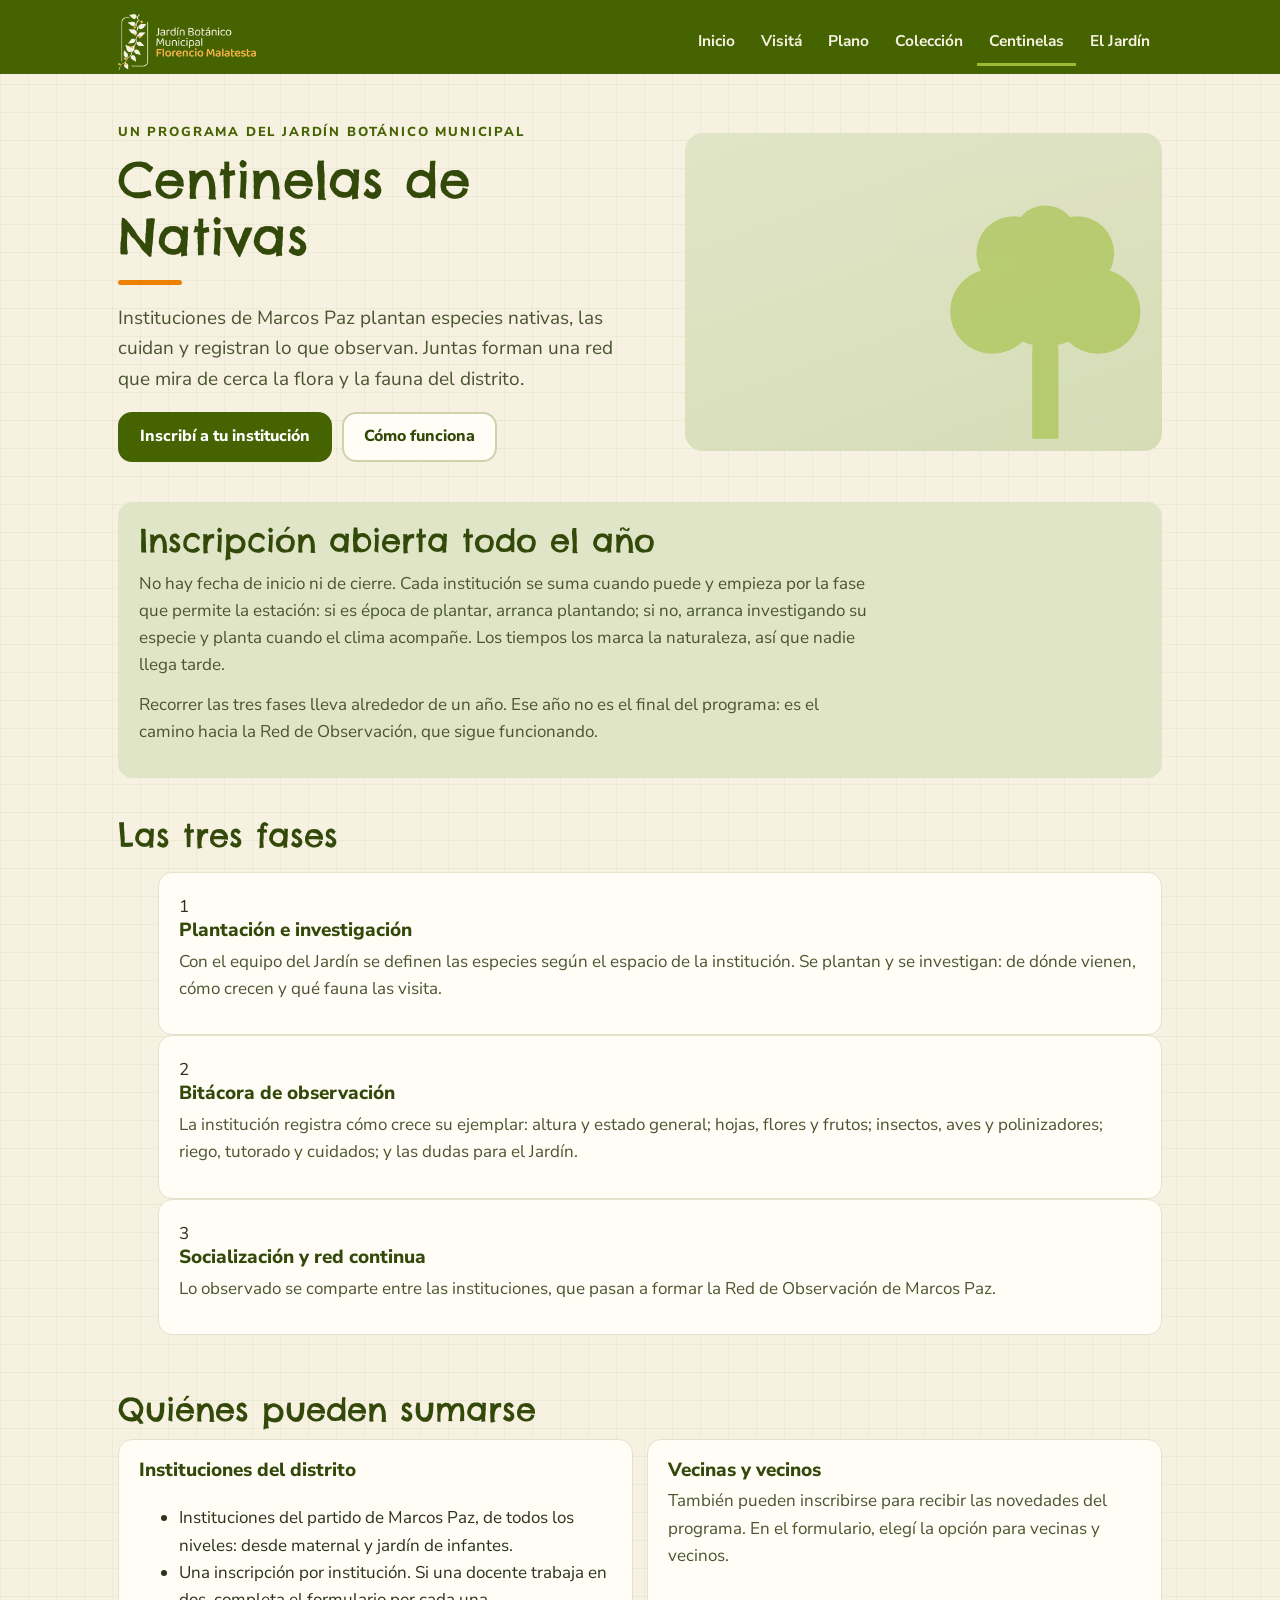
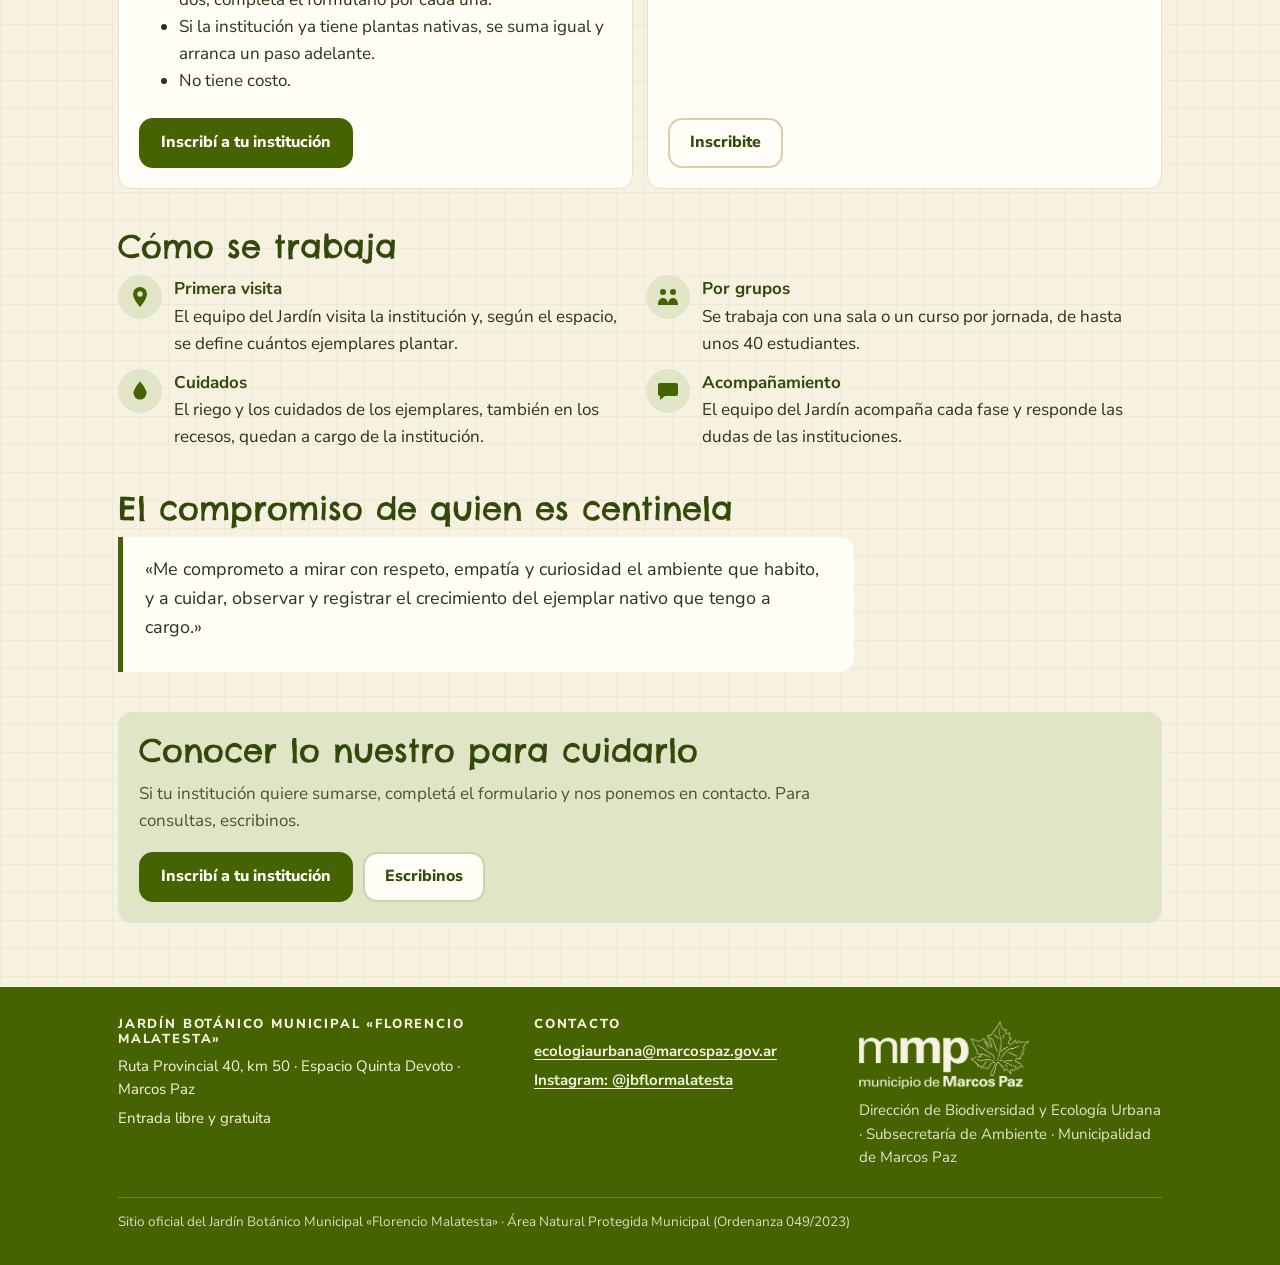
==== centinelas/index.html @ b6f5f207 "Sitio oficial · paso 2: Centinelas de Nativas" ====
<!doctype html>
<html lang="es-AR">
<head>
<meta charset="utf-8">
<meta name="viewport" content="width=device-width, initial-scale=1, viewport-fit=cover">
<title>Centinelas de Nativas · Jardín Botánico Municipal «Florencio Malatesta»</title>
<meta name="description" content="Programa del Jardín Botánico Municipal de Marcos Paz: instituciones del distrito plantan especies nativas, las cuidan y registran lo que observan. Inscripción abierta todo el año.">
<meta name="theme-color" content="#456301">
<link rel="icon" href="../img/favicon-32.png" sizes="32x32" type="image/png">
<link rel="icon" href="../img/favicon-64.png" sizes="64x64" type="image/png">
<link rel="apple-touch-icon" href="../img/icono-180.png">
<meta property="og:type" content="website">
<meta property="og:locale" content="es_AR">
<meta property="og:site_name" content="Jardín Botánico Municipal «Florencio Malatesta»">
<meta property="og:title" content="Centinelas de Nativas · Jardín Botánico Municipal «Florencio Malatesta»">
<meta property="og:description" content="Programa del Jardín Botánico Municipal de Marcos Paz: instituciones del distrito plantan especies nativas, las cuidan y registran lo que observan. Inscripción abierta todo el año.">
<meta property="og:image" content="https://jbflormalatesta.github.io/img/compartir.jpg">
<link rel="preconnect" href="https://fonts.googleapis.com">
<link rel="preconnect" href="https://fonts.gstatic.com" crossorigin>
<link href="https://fonts.googleapis.com/css2?family=Chelsea+Market&amp;family=Nunito+Sans:ital,opsz,wght@0,6..12,400..800;1,6..12,400..700&amp;display=swap" rel="stylesheet">
<link rel="stylesheet" href="../comun/sitio.css">
</head>
<body>
<a class="saltar" href="#contenido">Saltar al contenido</a>
<header class="banda">
  <div class="in">
    <a class="logo" href="../"><img src="../img/logo-jb.png" width="460" height="187" alt="Jardín Botánico Municipal Florencio Malatesta · Inicio"></a>
    <nav class="principal" aria-label="Secciones del sitio">
      <ul><li><a href="../">Inicio</a></li><li><a href="../visita/">Visitá</a></li><li><a href="../plano/">Plano</a></li><li><a href="../coleccion/">Colección</a></li><li><a href="../centinelas/" aria-current="page">Centinelas</a></li><li><a href="../el-jardin/">El Jardín</a></li></ul>
    </nav>
  </div>
</header>
<div data-aviso hidden></div>
<main id="contenido">
  <div class="in">
    <section class="portada" aria-labelledby="titulo-centinelas">
      <div>
        <p class="volanta">Un programa del Jardín Botánico Municipal</p>
        <h1 id="titulo-centinelas">Centinelas de Nativas</h1>
        <span class="filete" aria-hidden="true"></span>
        <p class="bajada">Instituciones de Marcos Paz plantan especies nativas, las cuidan y registran lo que observan. Juntas forman una red que mira de cerca la flora y la fauna del distrito.</p>
        <div class="botones">
          <a class="boton" data-enlace="centinelas" href="https://linktr.ee/jbflormalatesta" rel="noopener">Inscribí a tu institución</a>
          <a class="boton sec" href="#fases">Cómo funciona</a>
        </div>
      </div>
      <figure class="foto">
        <img src="../fotos/sitio/centinelas.jpg" width="1600" height="1067" alt="Plantación de especies nativas del programa Centinelas de Nativas" onerror="this.parentNode.classList.add('sin-foto');this.remove()">
      </figure>
    </section>

    <section class="seccion pegada" aria-labelledby="titulo-abierta">
      <div class="tarjeta dato">
        <h2 id="titulo-abierta">Inscripción abierta todo el año</h2>
        <p class="texto">No hay fecha de inicio ni de cierre. Cada institución se suma cuando puede y empieza por la fase que permite la estación: si es época de plantar, arranca plantando; si no, arranca investigando su especie y planta cuando el clima acompañe. Los tiempos los marca la naturaleza, así que nadie llega tarde.</p>
        <p class="texto">Recorrer las tres fases lleva alrededor de un año. Ese año no es el final del programa: es el camino hacia la Red de Observación, que sigue funcionando.</p>
      </div>
    </section>

    <section class="seccion" id="fases" aria-labelledby="titulo-fases">
      <h2 id="titulo-fases">Las tres fases</h2>
      <ol class="fases">
        <li class="tarjeta"><span class="num" aria-hidden="true">1</span>
          <h3>Plantación e investigación</h3>
          <p>Con el equipo del Jardín se definen las especies según el espacio de la institución. Se plantan y se investigan: de dónde vienen, cómo crecen y qué fauna las visita.</p></li>
        <li class="tarjeta"><span class="num" aria-hidden="true">2</span>
          <h3>Bitácora de observación</h3>
          <p>La institución registra cómo crece su ejemplar: altura y estado general; hojas, flores y frutos; insectos, aves y polinizadores; riego, tutorado y cuidados; y las dudas para el Jardín.</p></li>
        <li class="tarjeta"><span class="num" aria-hidden="true">3</span>
          <h3>Socialización y red continua</h3>
          <p>Lo observado se comparte entre las instituciones, que pasan a formar la Red de Observación de Marcos Paz.</p></li>
      </ol>
    </section>

    <section class="seccion" aria-labelledby="titulo-quienes">
      <h2 id="titulo-quienes">Quiénes pueden sumarse</h2>
      <div class="grilla dos">
        <div class="tarjeta">
          <h3>Instituciones del distrito</h3>
          <ul class="lista">
            <li>Instituciones del partido de Marcos Paz, de todos los niveles: desde maternal y jardín de infantes.</li>
            <li>Una inscripción por institución. Si una docente trabaja en dos, completa el formulario por cada una.</li>
            <li>Si la institución ya tiene plantas nativas, se suma igual y arranca un paso adelante.</li>
            <li>No tiene costo.</li>
          </ul>
          <div class="botones"><a class="boton" data-enlace="centinelas" href="https://linktr.ee/jbflormalatesta" rel="noopener">Inscribí a tu institución</a></div>
        </div>
        <div class="tarjeta">
          <h3>Vecinas y vecinos</h3>
          <p>También pueden inscribirse para recibir las novedades del programa. En el formulario, elegí la opción para vecinas y vecinos.</p>
          <div class="botones"><a class="boton sec" data-enlace="centinelas" href="https://linktr.ee/jbflormalatesta" rel="noopener">Inscribite</a></div>
        </div>
      </div>
    </section>

    <section class="seccion" aria-labelledby="titulo-como">
      <h2 id="titulo-como">Cómo se trabaja</h2>
      <ul class="lista-iconos dos">
        <li><span class="ico"><svg viewBox="0 0 24 24" aria-hidden="true"><path fill="currentColor" d="M12 2a7 7 0 0 1 7 7c0 5.2-7 13-7 13S5 14.2 5 9a7 7 0 0 1 7-7zm0 4.3a2.7 2.7 0 1 0 0 5.4 2.7 2.7 0 0 0 0-5.4z"/></svg></span>
          <span><strong>Primera visita</strong>El equipo del Jardín visita la institución y, según el espacio, se define cuántos ejemplares plantar.</span></li>
        <li><span class="ico"><svg viewBox="0 0 24 24" aria-hidden="true"><path fill="currentColor" d="M7 4a3 3 0 1 1 0 6 3 3 0 0 1 0-6zm10 0a3 3 0 1 1 0 6 3 3 0 0 1 0-6zM2 19c0-3.3 2.2-6 5-6s5 2.7 5 6v1H2v-1zm10 0c0-3.3 2.2-6 5-6s5 2.7 5 6v1H12v-1z"/></svg></span>
          <span><strong>Por grupos</strong>Se trabaja con una sala o un curso por jornada, de hasta unos 40 estudiantes.</span></li>
        <li><span class="ico"><svg viewBox="0 0 24 24" aria-hidden="true"><path fill="currentColor" d="M12 2.5s6.5 7.1 6.5 11.6A6.5 6.5 0 0 1 5.5 14.1C5.5 9.6 12 2.5 12 2.5z"/></svg></span>
          <span><strong>Cuidados</strong>El riego y los cuidados de los ejemplares, también en los recesos, quedan a cargo de la institución.</span></li>
        <li><span class="ico"><svg viewBox="0 0 24 24" aria-hidden="true"><path fill="currentColor" d="M4 4h16a2 2 0 0 1 2 2v9a2 2 0 0 1-2 2H9l-5 4v-4a2 2 0 0 1-2-2V6a2 2 0 0 1 2-2z"/></svg></span>
          <span><strong>Acompañamiento</strong>El equipo del Jardín acompaña cada fase y responde las dudas de las instituciones.</span></li>
      </ul>
    </section>

    <section class="seccion" aria-labelledby="titulo-compromiso">
      <h2 id="titulo-compromiso">El compromiso de quien es centinela</h2>
      <blockquote class="cita">
        <p>«Me comprometo a mirar con respeto, empatía y curiosidad el ambiente que habito, y a cuidar, observar y registrar el crecimiento del ejemplar nativo que tengo a cargo.»</p>
      </blockquote>
    </section>

    <section class="seccion" aria-labelledby="titulo-sumate">
      <div class="tarjeta dato">
        <h2 id="titulo-sumate">Conocer lo nuestro para cuidarlo</h2>
        <p class="texto">Si tu institución quiere sumarse, completá el formulario y nos ponemos en contacto. Para consultas, escribinos.</p>
        <div class="botones">
          <a class="boton" data-enlace="centinelas" href="https://linktr.ee/jbflormalatesta" rel="noopener">Inscribí a tu institución</a>
          <a class="boton sec" data-enlace="mail" href="mailto:ecologiaurbana@marcospaz.gov.ar">Escribinos</a>
        </div>
      </div>
    </section>
  </div>
</main>
<footer class="pie">
  <div class="in">
    <div>
      <h2>Jardín Botánico Municipal «Florencio Malatesta»</h2>
      <p data-dato="direccion"><span class="nw">Ruta Provincial 40, km 50</span> · <span class="nw">Espacio Quinta Devoto</span> · <span class="nw">Marcos Paz</span></p>
      <p>Entrada libre y gratuita</p>
    </div>
    <div class="redes">
      <h2>Contacto</h2>
      <p><a data-enlace="mail" data-mostrar href="mailto:ecologiaurbana@marcospaz.gov.ar">ecologiaurbana@marcospaz.gov.ar</a></p>
      <p><a data-enlace="instagram" href="https://www.instagram.com/jbflormalatesta/" rel="noopener">Instagram: @jbflormalatesta</a></p>
    </div>
    <div class="muni">
      <img src="../img/logo-mmp.png" width="360" height="145" alt="Municipio de Marcos Paz">
      <p class="dependencia">Dirección de Biodiversidad y Ecología Urbana · Subsecretaría de Ambiente · Municipalidad de Marcos Paz</p>
    </div>
    <p class="oficial">Sitio oficial del Jardín Botánico Municipal «Florencio Malatesta» · Área Natural Protegida Municipal (Ordenanza 049/2023)</p>
  </div>
</footer>
<script src="../datos/sitio.js"></script>
<script src="../comun/sitio.js"></script>
</body>
</html>
---- comun/sitio.css ----
/*
 * Jardín Botánico Municipal «Florencio Malatesta» · estilos comunes del sitio
 * ---------------------------------------------------------------------------
 * Paleta institucional (identidad visual del Jardín). No se agregan colores nuevos:
 * solo variaciones de tono de estos. El naranja es acento, nunca color de texto.
 */
:root {
  --verde: #456301;          /* verde institucional: franjas, botones */
  --verde-profundo: #33490A; /* títulos */
  --verde-claro: #9CBB32;    /* filetes y líneas (no para texto) */
  --naranja: #EC8004;        /* acento: un solo uso por página */
  --salvia: #E1E5C8;         /* fondos de datos */
  --crema: #F6F1E1;          /* fondo general */
  --rojo-ceibo: #C7261C;     /* avisos de cierre o riesgo */
  --tinta: #2A331A;          /* texto */
  /* variaciones de tono */
  --papel: #FFFDF6;
  --silueta: #BCC998;
  --linea: #CDD4AB;
  --tinta-suave: #4A5530;
  --cientifico: #5C7433;

  --radio: 14px;
  --ancho: 1080px;
  --ancho-texto: 46rem;
  --fuente-titulo: "Chelsea Market", "Nunito Sans", system-ui, sans-serif;
  --fuente: "Nunito Sans", system-ui, -apple-system, "Segoe UI", Roboto, Arial, sans-serif;
}

*, *::before, *::after { box-sizing: border-box; }
html { -webkit-text-size-adjust: 100%; text-size-adjust: 100%; scroll-padding-top: 12px; }
body {
  margin: 0; min-height: 100vh; display: flex; flex-direction: column;
  background-color: var(--crema); color: var(--tinta);
  font-family: var(--fuente); font-size: 17px; line-height: 1.6;
  background-image:
    linear-gradient(rgba(69, 99, 1, .05) 1px, transparent 1px),
    linear-gradient(90deg, rgba(69, 99, 1, .05) 1px, transparent 1px);
  background-size: 28px 28px;
}
img { max-width: 100%; height: auto; }
a { color: var(--verde); text-underline-offset: .18em; }
a:hover { color: var(--verde-profundo); }
:focus-visible { outline: 3px solid var(--verde-claro); outline-offset: 2px; border-radius: 6px; }
.oculto { position: absolute !important; width: 1px; height: 1px; overflow: hidden; clip: rect(0 0 0 0); white-space: nowrap; }
.saltar { position: absolute; left: 12px; top: -60px; z-index: 10; background: var(--papel); color: var(--verde-profundo);
  padding: 8px 14px; border-radius: 8px; font-weight: 700; }
.saltar:focus { top: 10px; }
.in { width: 100%; max-width: var(--ancho); margin: 0 auto; padding: 0 18px; }

/* ---------- franja de identidad (cabecera) ---------- */
.banda { background: var(--verde); color: var(--crema); padding-top: max(10px, env(safe-area-inset-top)); }
.banda .in { display: flex; flex-wrap: wrap; align-items: center; justify-content: space-between; gap: 6px 18px; }
.banda .logo { display: block; line-height: 0; padding: 4px 0; }
.banda .logo img { height: 48px; width: auto; }
.principal { flex: 1 1 auto; display: flex; justify-content: flex-end; }
.principal ul { list-style: none; margin: 0; padding: 0; display: flex; gap: 2px; overflow-x: auto; scrollbar-width: none; }
.principal ul::-webkit-scrollbar { display: none; }
.principal a {
  display: block; color: var(--crema); text-decoration: none; font-weight: 700; font-size: 15.5px;
  padding: 14px 12px 12px; border-bottom: 3px solid transparent; white-space: nowrap; line-height: 1.2;
}
.principal a:hover { border-bottom-color: rgba(246, 241, 225, .45); color: var(--crema); }
.principal a[aria-current="page"] { border-bottom-color: var(--verde-claro); }
@media (max-width: 719px) {
  .banda .in { padding-bottom: 0; }
  .principal { flex-basis: 100%; justify-content: flex-start; margin: 0 -12px; }
  .principal a { padding: 10px 12px 10px; }
}
@media (min-width: 720px) { .banda .logo img { height: 56px; } }

/* ---------- aviso editable ---------- */
.aviso { background: var(--salvia); border-bottom: 1px solid var(--linea); }
.aviso .in { display: flex; gap: 12px; align-items: flex-start; padding-top: 12px; padding-bottom: 12px; }
.aviso svg { flex: 0 0 24px; width: 24px; height: 24px; color: var(--verde); margin-top: 2px; }
.aviso p { margin: 0; font-weight: 700; color: var(--tinta); }
.aviso a { font-weight: 800; white-space: nowrap; }
.aviso.alerta { background: var(--papel); border-bottom: 3px solid var(--rojo-ceibo); }
.aviso.alerta svg { color: var(--rojo-ceibo); }

/* ---------- estructura y tipografía ---------- */
main { flex: 1; width: 100%; }
.seccion { padding: 34px 0; }
.seccion + .seccion { padding-top: 6px; }
h1, h2, h3 { color: var(--verde-profundo); line-height: 1.15; margin: 0 0 10px; }
h1, .titulo { font-family: var(--fuente-titulo); font-weight: 400; font-size: clamp(32px, 8vw, 50px); letter-spacing: .005em; }
h2 { font-family: var(--fuente-titulo); font-weight: 400; font-size: clamp(25px, 5.6vw, 32px); }
h3 { font-family: var(--fuente); font-weight: 800; font-size: 19px; }
p { margin: 0 0 12px; }
.volanta { font-size: 13px; letter-spacing: .14em; text-transform: uppercase; font-weight: 800; color: var(--verde); margin: 0 0 8px; }
.filete { display: block; width: 64px; height: 5px; border-radius: 3px; background: var(--naranja); margin: 14px 0 18px; }
.bajada { font-size: 19px; color: var(--tinta-suave); max-width: var(--ancho-texto); }
.texto { max-width: var(--ancho-texto); }
.nota { font-size: 15px; color: var(--tinta-suave); }

/* ---------- botones ---------- */
button, input, select, textarea { font: inherit; }
.nw { white-space: nowrap; }
.grilla.arriba { align-items: start; }
.botones { display: flex; flex-wrap: wrap; gap: 10px; margin-top: 18px; }
.boton {
  display: inline-flex; align-items: center; justify-content: center; gap: 8px; min-height: 50px;
  background: var(--verde); color: #fff; text-decoration: none; font-weight: 800; font-size: 16px;
  border-radius: var(--radio); padding: 12px 20px; border: 2px solid var(--verde); line-height: 1.2; text-align: center;
}
.boton:hover { background: var(--verde-profundo); border-color: var(--verde-profundo); color: #fff; }
.boton.sec { background: var(--papel); color: var(--verde-profundo); border-color: var(--linea); }
.boton.sec:hover { background: #fff; border-color: var(--verde); color: var(--verde-profundo); }
.boton svg { width: 20px; height: 20px; flex: 0 0 20px; }

/* ---------- portada ---------- */
.portada { display: grid; gap: 22px; align-items: center; padding: 30px 0 26px; }
@media (min-width: 860px) { .portada { grid-template-columns: 1.05fr .95fr; gap: 40px; padding: 48px 0 40px; } }

/* ---------- fotos (si falta el archivo, queda una lámina con la silueta del Jardín) ---------- */
.foto { margin: 0; position: relative; border-radius: 18px; overflow: hidden; background: var(--salvia); aspect-ratio: 3 / 2; }
.foto img { display: block; width: 100%; height: 100%; object-fit: cover; }
.foto.sin-foto { display: flex; align-items: flex-end; justify-content: flex-end;
  background: linear-gradient(160deg, var(--salvia), #d6dcb6); }
.foto.sin-foto::after {
  content: ""; width: 62%; height: 92%; margin: 0 -6% -4% 0; opacity: .55;
  background: no-repeat bottom right / contain url("../img/silueta-arbol.svg");
}
.foto figcaption { position: absolute; left: 10px; bottom: 10px; background: rgba(42, 51, 26, .78); color: #fff;
  font-size: 13px; padding: 3px 10px; border-radius: 999px; }

/* ---------- tarjetas y grillas ---------- */
.grilla { display: grid; gap: 14px; }
@media (min-width: 700px) { .grilla.dos { grid-template-columns: repeat(2, 1fr); } .grilla.tres { grid-template-columns: repeat(3, 1fr); } }
.tarjeta { background: var(--papel); border: 1.5px solid #E4E2CC; border-radius: var(--radio); padding: 20px; display: flex; flex-direction: column; }
.tarjeta h3 { margin-bottom: 6px; }
.tarjeta p { color: var(--tinta-suave); }
.tarjeta .botones { margin-top: auto; padding-top: 6px; }
.tarjeta.dato { background: var(--salvia); border-color: var(--salvia); }
.tarjeta .codigo { font-size: 12.5px; font-weight: 800; letter-spacing: .1em; color: var(--verde); text-transform: uppercase; margin-bottom: 4px; }
.tarjeta h3.titulo { font-family: var(--fuente-titulo); font-weight: 400; font-size: 23px; }
:target.tarjeta { border-color: var(--verde); box-shadow: 0 0 0 3px var(--verde-claro); }

/* ---------- horarios ---------- */
.horarios { margin: 0 0 12px; display: grid; grid-template-columns: auto 1fr; gap: 6px 18px; }
.horarios dt { font-weight: 800; }
.horarios dd { margin: 0; white-space: nowrap; }
.horarios .cerrado { color: var(--tinta-suave); }

/* ---------- listas con ícono ---------- */
.lista-iconos { list-style: none; margin: 0; padding: 0; display: grid; gap: 12px; }
@media (min-width: 700px) { .lista-iconos.dos { grid-template-columns: repeat(2, 1fr); } }
.lista-iconos li { display: grid; grid-template-columns: 44px 1fr; gap: 12px; align-items: start; }
.lista-iconos .ico { width: 44px; height: 44px; border-radius: 50%; background: var(--salvia); display: grid; place-items: center; color: var(--verde); }
.lista-iconos .ico svg { width: 24px; height: 24px; }
.lista-iconos strong { display: block; color: var(--verde-profundo); }

/* ---------- cifras ---------- */
.cifras { display: grid; gap: 12px; grid-template-columns: repeat(auto-fit, minmax(170px, 1fr)); margin: 6px 0 0; }
.cifra { background: var(--salvia); border-radius: var(--radio); padding: 16px 18px; }
.cifra b { display: block; font-family: var(--fuente-titulo); font-weight: 400; font-size: clamp(24px, 6.4vw, 32px); color: var(--verde-profundo); line-height: 1.1; }
.cifra span { color: var(--tinta-suave); font-size: 15px; }

/* ---------- línea de tiempo ---------- */
.historia { list-style: none; margin: 0; padding: 0; border-left: 3px solid var(--verde-claro); }
.historia li { position: relative; padding: 0 0 16px 22px; }
.historia li::before { content: ""; position: absolute; left: -9px; top: 6px; width: 15px; height: 15px; border-radius: 50%;
  background: var(--crema); border: 3px solid var(--verde); }
.historia b { display: block; color: var(--verde-profundo); }

.cita { margin: 0; padding: 18px 22px; background: var(--papel); border-left: 5px solid var(--verde); border-radius: 0 var(--radio) var(--radio) 0;
  font-size: 18px; color: var(--tinta); max-width: var(--ancho-texto); }

/* ---------- pie institucional ---------- */
.pie { background: var(--verde); color: var(--crema); padding: 30px 0 calc(26px + env(safe-area-inset-bottom)); font-size: 15px; line-height: 1.55; margin-top: 30px; }
.pie .in { display: grid; gap: 22px; }
@media (min-width: 760px) { .pie .in { grid-template-columns: 1.3fr 1fr 1fr; } }
.pie h2 { font-family: var(--fuente); font-weight: 800; font-size: 13px; letter-spacing: .14em; text-transform: uppercase; color: var(--crema); margin: 0 0 8px; }
.pie p { margin: 0 0 6px; }
.pie a { color: var(--crema); font-weight: 700; }
.pie a:hover { color: #fff; }
.pie .muni img { width: 170px; height: auto; display: block; margin: 4px 0 10px; }
.pie .dependencia { color: rgba(246, 241, 225, .9); }
.pie .oficial { grid-column: 1 / -1; border-top: 1px solid rgba(246, 241, 225, .25); padding-top: 14px; font-size: 13.5px; color: rgba(246, 241, 225, .85); }

@media print {
  .banda .principal, .aviso, .pie .redes, .botones { display: none; }
  body { background-image: none; }
}
.seccion.pegada { padding-top: 0; }
.mas-aire { margin-top: 14px; }
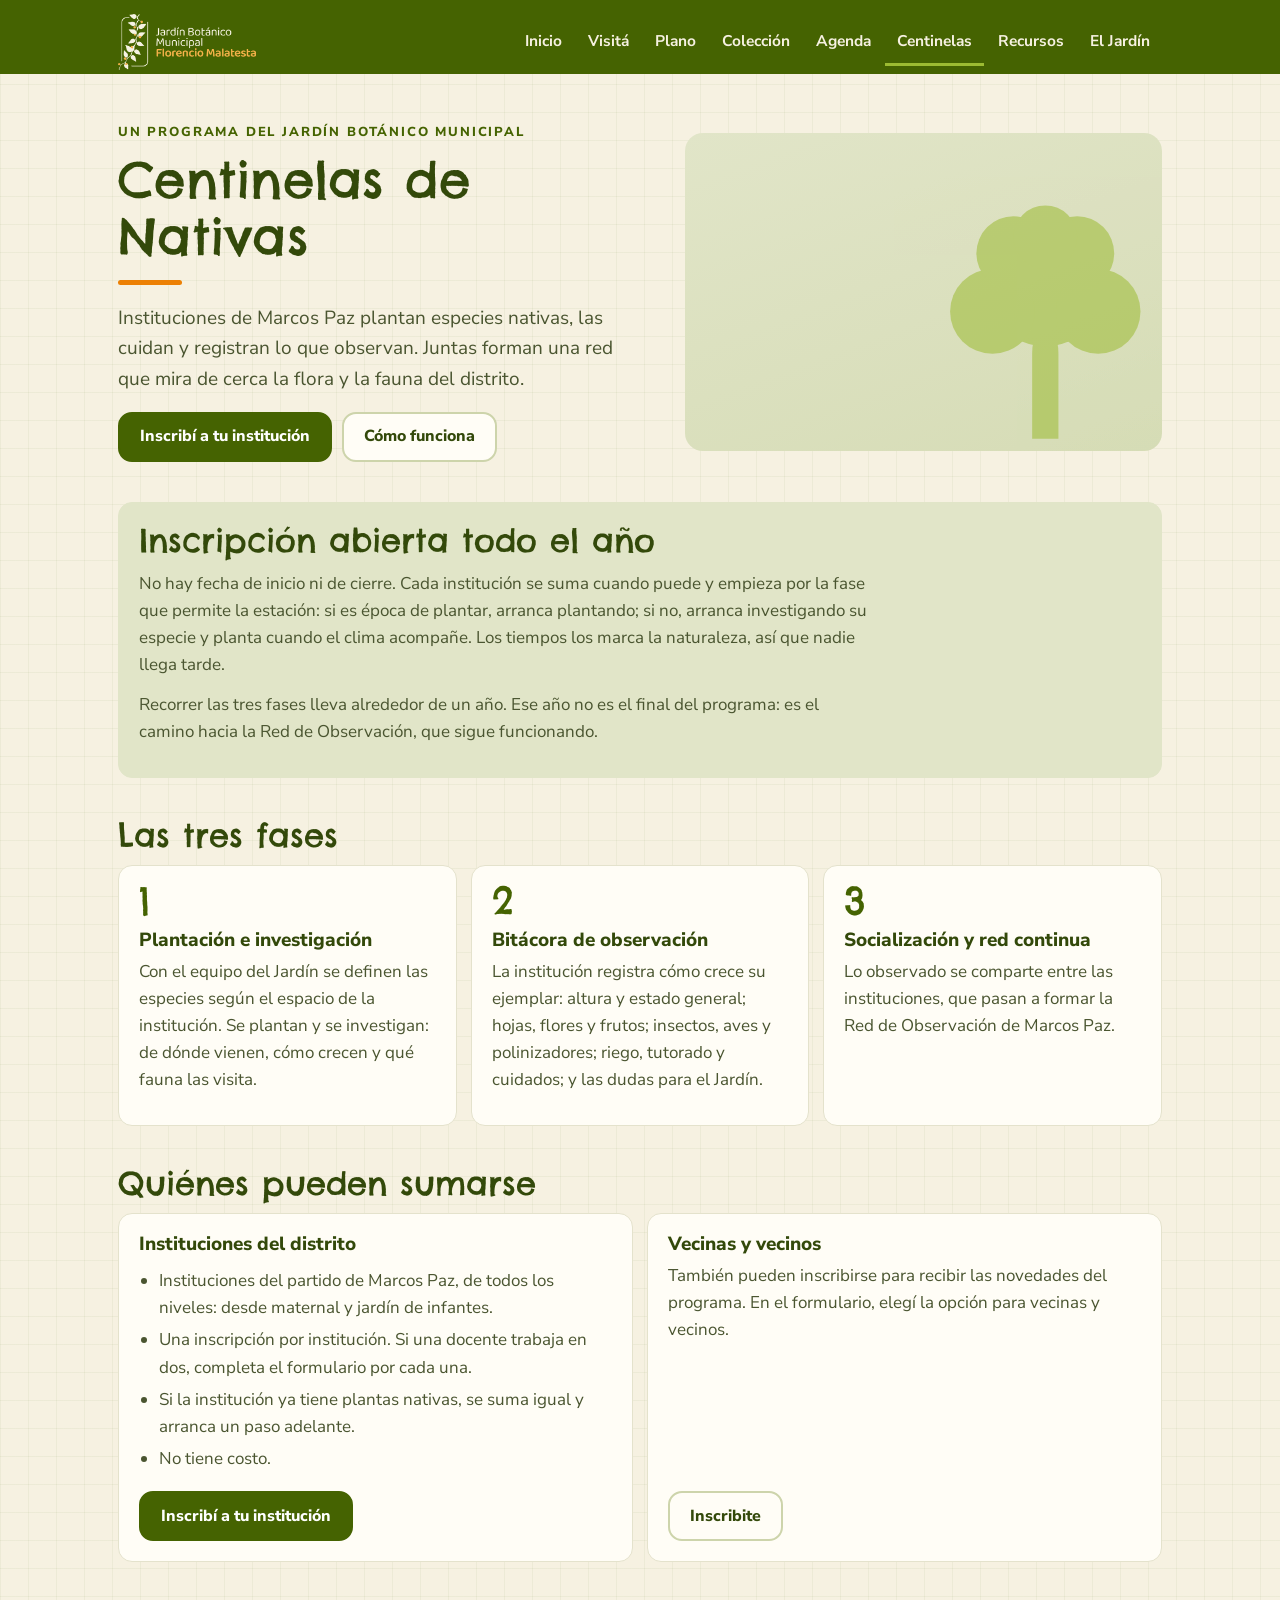
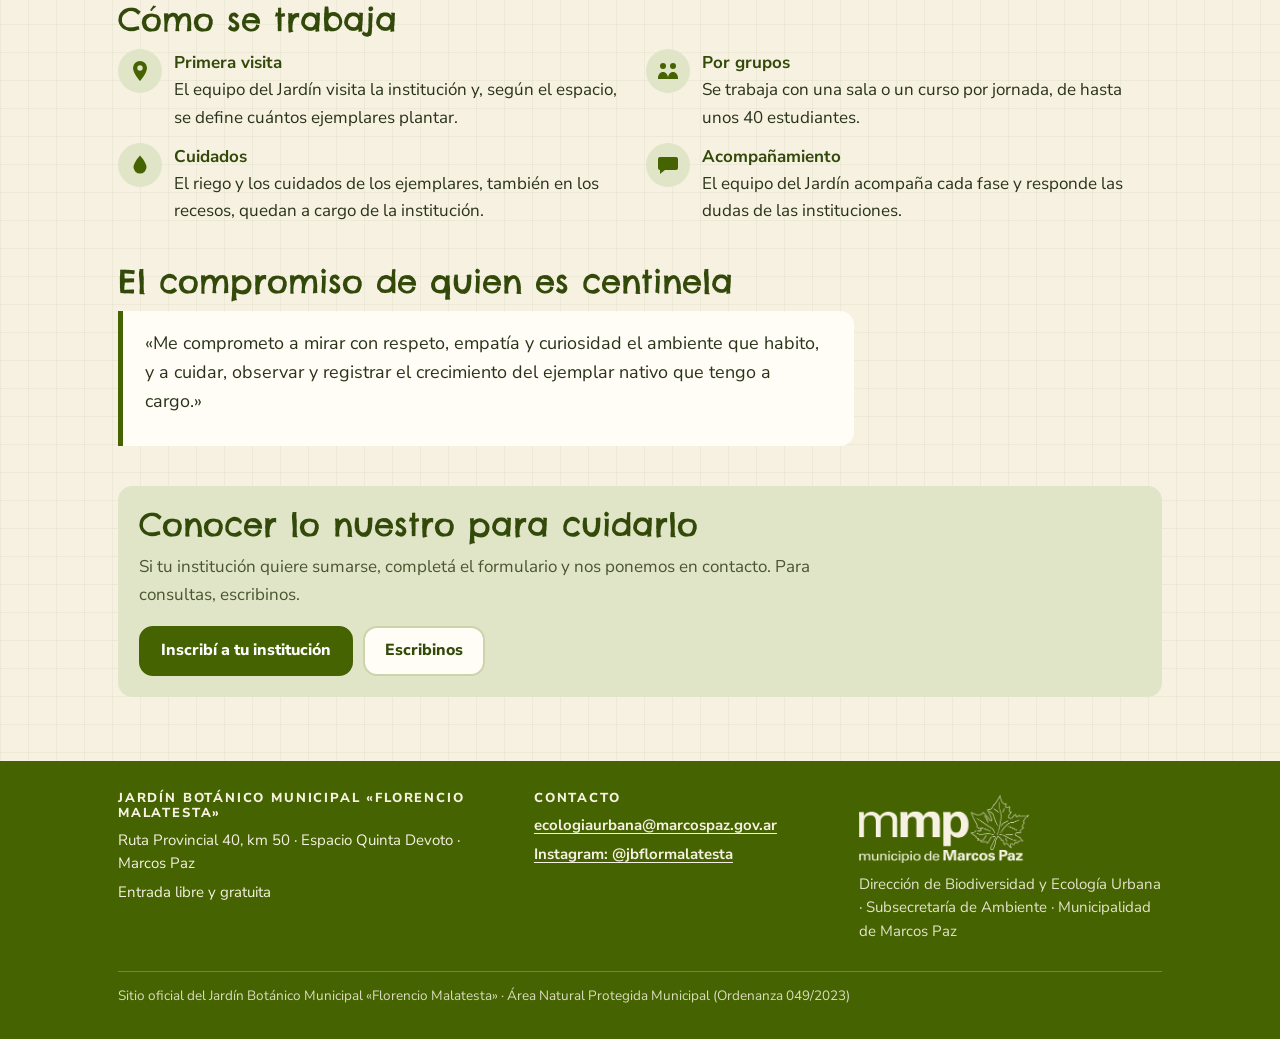
==== commit a0c932e2: "Sitio oficial · paso 3: Centinelas con Agenda y Recursos en el menú" ====
--- a/centinelas/index.html
+++ b/centinelas/index.html
@@ -26,7 +26,7 @@
   <div class="in">
     <a class="logo" href="../"><img src="../img/logo-jb.png" width="460" height="187" alt="Jardín Botánico Municipal Florencio Malatesta · Inicio"></a>
     <nav class="principal" aria-label="Secciones del sitio">
-      <ul><li><a href="../">Inicio</a></li><li><a href="../visita/">Visitá</a></li><li><a href="../plano/">Plano</a></li><li><a href="../coleccion/">Colección</a></li><li><a href="../centinelas/" aria-current="page">Centinelas</a></li><li><a href="../el-jardin/">El Jardín</a></li></ul>
+      <ul><li><a href="../">Inicio</a></li><li><a href="../visita/">Visitá</a></li><li><a href="../plano/">Plano</a></li><li><a href="../coleccion/">Colección</a></li><li><a href="../agenda/">Agenda</a></li><li><a href="../centinelas/" aria-current="page">Centinelas</a></li><li><a href="../recursos/">Recursos</a></li><li><a href="../el-jardin/">El Jardín</a></li></ul>
     </nav>
   </div>
 </header>
--- a/comun/sitio.css
+++ b/comun/sitio.css
@@ -19,6 +19,9 @@
   --linea: #CDD4AB;
   --tinta-suave: #4A5530;
   --cientifico: #5C7433;
+  --produccion: #7A9622;     /* color de zona «producción» de la señalética (solo en el plano) */
+  --tierra: #E9DFC3;         /* tono oscuro del crema: calle de tierra y ripio (solo en el plano) */
+  --ripio: #C9BB93;          /* piedras del ripio (solo en el plano) */
 
   --radio: 14px;
   --ancho: 1080px;
@@ -62,12 +65,14 @@
 }
 .principal a:hover { border-bottom-color: rgba(246, 241, 225, .45); color: var(--crema); }
 .principal a[aria-current="page"] { border-bottom-color: var(--verde-claro); }
-@media (max-width: 719px) {
+@media (max-width: 899px) {
   .banda .in { padding-bottom: 0; }
-  .principal { flex-basis: 100%; justify-content: flex-start; margin: 0 -12px; }
-  .principal a { padding: 10px 12px 10px; }
-}
-@media (min-width: 720px) { .banda .logo img { height: 56px; } }
+  .principal { flex-basis: 100%; justify-content: flex-start; margin: 0 -8px; }
+  .principal ul { flex-wrap: wrap; overflow: visible; gap: 0 2px; }
+  .principal a { padding: 9px 8px 8px; }
+}
+@media (min-width: 900px) { .banda .logo img { height: 56px; } }
+@media (min-width: 900px) and (max-width: 1079px) { .principal a { padding-left: 9px; padding-right: 9px; font-size: 15px; } }
 
 /* ---------- aviso editable ---------- */
 .aviso { background: var(--salvia); border-bottom: 1px solid var(--linea); }
@@ -136,6 +141,14 @@
 .tarjeta h3.titulo { font-family: var(--fuente-titulo); font-weight: 400; font-size: 23px; }
 :target.tarjeta { border-color: var(--verde); box-shadow: 0 0 0 3px var(--verde-claro); }
 
+/* ---------- fases numeradas y listas ---------- */
+.fases { list-style: none; margin: 0; padding: 0; display: grid; gap: 14px; }
+@media (min-width: 860px) { .fases { grid-template-columns: repeat(3, 1fr); } }
+.fases li { position: relative; padding-top: 64px; }
+.fases .num { position: absolute; top: 16px; left: 20px; font-family: var(--fuente-titulo); font-size: 38px; line-height: 1; color: var(--verde); }
+.lista { margin: 0 0 8px; padding-left: 1.15em; color: var(--tinta-suave); }
+.lista li { margin: 5px 0; }
+
 /* ---------- horarios ---------- */
 .horarios { margin: 0 0 12px; display: grid; grid-template-columns: auto 1fr; gap: 6px 18px; }
 .horarios dt { font-weight: 800; }
@@ -184,3 +197,49 @@
 }
 .seccion.pegada { padding-top: 0; }
 .mas-aire { margin-top: 14px; }
+
+/* ---------- agenda (comun/agenda.js) ---------- */
+.agenda-lista { display: grid; gap: 12px; }
+.agenda-mes { font-family: var(--fuente); font-weight: 800; font-size: 13px; letter-spacing: .14em; text-transform: uppercase;
+  color: var(--verde); margin: 22px 0 10px; }
+.agenda-mes:first-child { margin-top: 4px; }
+.actividad { display: grid; grid-template-columns: 62px 1fr; gap: 16px; align-items: start; background: var(--papel);
+  border: 1.5px solid #E4E2CC; border-radius: var(--radio); padding: 16px; }
+.actividad .fecha { margin: 0; background: var(--verde); color: #fff; border-radius: 12px; text-align: center; padding: 9px 4px 8px; line-height: 1; }
+.actividad .fecha .dia { display: block; font-family: var(--fuente-titulo); font-size: 30px; }
+.actividad .fecha .mes { display: block; font-size: 12px; font-weight: 800; letter-spacing: .12em; text-transform: uppercase; margin-top: 6px; }
+.actividad .cuando { margin: 0 0 2px; font-weight: 800; font-size: 15px; color: var(--verde); }
+.actividad h3 { margin: 0 0 6px; font-size: 20px; }
+.actividad .lugar { display: flex; gap: 6px; align-items: flex-start; margin: 0 0 6px; color: var(--tinta-suave); font-size: 15.5px; }
+.actividad .lugar svg { flex: 0 0 18px; width: 18px; height: 18px; margin-top: 3px; color: var(--verde); }
+.actividad .texto { margin: 0 0 6px; color: var(--tinta-suave); }
+.actividad .acciones { margin: 8px 0 0; font-weight: 800; font-size: 15px; }
+.actividad.breve { padding: 12px 14px; grid-template-columns: 54px 1fr; gap: 14px; }
+.actividad.breve .fecha .dia { font-size: 26px; }
+.actividad.breve h3 { font-size: 18px; margin-bottom: 2px; }
+.actividad.breve .lugar { margin: 0; }
+.marca-dia { display: inline-block; vertical-align: 1px; margin-left: 4px; background: var(--naranja); color: var(--tinta);
+  font-size: 11.5px; font-weight: 800; letter-spacing: .08em; text-transform: uppercase; border-radius: 999px; padding: 2px 9px; }
+.agenda-estado { background: var(--salvia); border-radius: var(--radio); padding: 18px 20px; }
+.agenda-estado p { margin: 0; color: var(--tinta); font-weight: 700; }
+.agenda-estado .botones { margin-top: 14px; }
+.agenda-cargando { color: var(--tinta-suave); font-weight: 700; }
+.agenda .nota { margin-top: 14px; }
+@media (min-width: 700px) { .agenda-lista.dos-col { grid-template-columns: repeat(2, 1fr); } }
+
+/* ---------- recursos (recursos/recursos.js) ---------- */
+.recursos-grupo + .recursos-grupo { margin-top: 26px; }
+.recursos-grupo h2 { font-family: var(--fuente); font-weight: 800; font-size: 13px; letter-spacing: .14em; text-transform: uppercase; color: var(--verde); margin: 4px 0 12px; }
+.recursos-lista { list-style: none; margin: 0; padding: 0; display: grid; gap: 12px; }
+.recurso { display: grid; grid-template-columns: 48px 1fr; gap: 6px 16px; align-items: start; background: var(--papel);
+  border: 1.5px solid #E4E2CC; border-radius: var(--radio); padding: 16px; }
+.recurso .ico { width: 48px; height: 48px; border-radius: 12px; background: var(--salvia); display: grid; place-items: center; color: var(--verde); }
+.recurso .ico svg { width: 26px; height: 26px; }
+.recurso h3 { margin: 2px 0 4px; }
+.recurso p { margin: 0 0 6px; color: var(--tinta-suave); }
+.recurso .meta { font-size: 14px; font-weight: 700; color: var(--cientifico); }
+.recurso .boton { grid-column: 2; justify-self: start; min-height: 46px; padding: 10px 20px; }
+@media (min-width: 700px) {
+  .recurso { grid-template-columns: 48px 1fr auto; align-items: center; }
+  .recurso .boton { grid-column: 3; justify-self: end; }
+}
